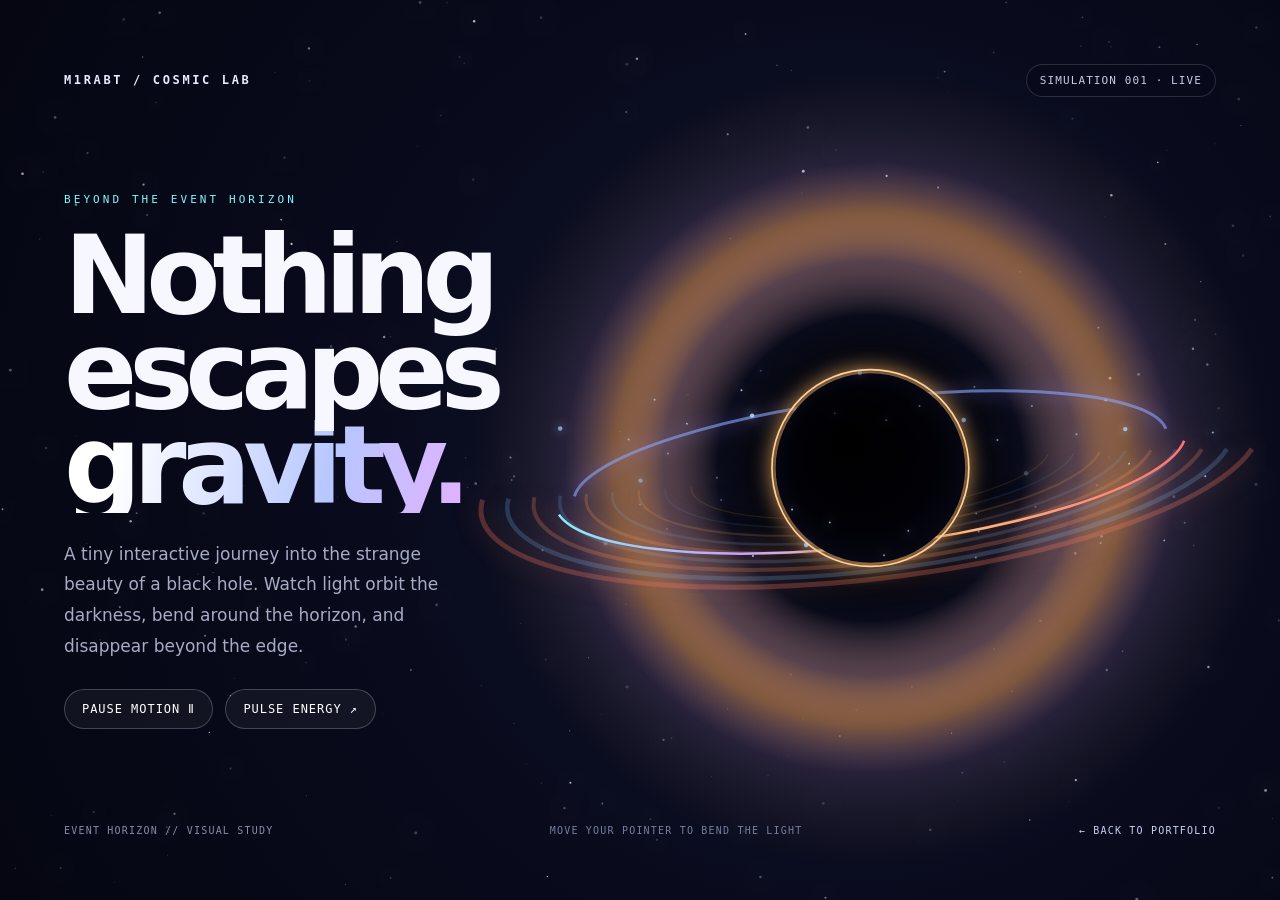
==== black-hole.html @ 473808cd "Add interactive black hole animation page" ====
<!doctype html>
<html lang="en">
<head>
<meta charset="utf-8">
<meta name="viewport" content="width=device-width, initial-scale=1">
<meta name="theme-color" content="#050611">
<meta name="description" content="An interactive animated black hole, built with HTML canvas and JavaScript.">
<title>Event Horizon — Black Hole Experience</title>
<style>
:root{color-scheme:dark;--cyan:#7df9ff;--violet:#a78bfa;--muted:#a7abc4}
*{box-sizing:border-box}
html,body{margin:0;min-height:100%;background:#050611;color:#f7f7ff;font-family:Inter,ui-sans-serif,system-ui,-apple-system,BlinkMacSystemFont,"Segoe UI",sans-serif}
body{overflow:hidden}
canvas{position:fixed;inset:0;width:100%;height:100%;display:block}
.overlay{position:relative;z-index:1;min-height:100svh;padding:clamp(24px,5vw,72px);display:flex;flex-direction:column;justify-content:space-between;pointer-events:none}
nav,.bottom,.controls,.back{pointer-events:auto}
nav{display:flex;align-items:center;justify-content:space-between;gap:18px}
.brand{font:600 12px/1.4 ui-monospace,monospace;letter-spacing:.22em;text-transform:uppercase;color:#e9eaff}
.pill{border:1px solid #ffffff26;border-radius:999px;padding:9px 13px;color:#c8cbe2;font:11px ui-monospace,monospace;letter-spacing:.1em;background:#090b1c99;backdrop-filter:blur(12px)}
main{max-width:560px;margin:auto 0; padding:48px 0}
.kicker{font:11px ui-monospace,monospace;letter-spacing:.28em;color:var(--cyan);text-transform:uppercase}
h1{font-size:clamp(48px,9vw,108px);line-height:.88;letter-spacing:-.075em;margin:22px 0 26px;font-weight:650}
h1 span{display:block;background:linear-gradient(100deg,#fff 10%,#b7c7ff 48%,#f6a6ff 85%);background-clip:text;-webkit-background-clip:text;color:transparent}
p{color:var(--muted);font-size:clamp(14px,1.5vw,17px);line-height:1.8;max-width:420px}
.controls{display:flex;flex-wrap:wrap;align-items:center;gap:12px;margin-top:28px}
button{cursor:pointer;border:1px solid #ffffff35;border-radius:999px;background:#ffffff0c;color:#fff;padding:12px 17px;font:12px ui-monospace,monospace;letter-spacing:.08em;transition:background .2s,border-color .2s}
button:hover{background:#7df9ff1a;border-color:#7df9ff99}
button:focus-visible,a:focus-visible{outline:2px solid var(--cyan);outline-offset:4px}
.bottom{display:flex;justify-content:space-between;align-items:end;gap:20px;flex-wrap:wrap;color:#898da9;font:10px ui-monospace,monospace;letter-spacing:.12em;text-transform:uppercase}
.bottom a{color:#cbd0f0;text-decoration:none}
.hint{color:#777d9c}
@media(max-width:600px){.overlay{padding:22px}main{margin:auto 0;padding:30px 0}.bottom{font-size:9px}.hint{max-width:130px;text-align:right}}
@media(prefers-reduced-motion:reduce){*{scroll-behavior:auto}}
</style>
</head>
<body>
<canvas id="space" aria-label="Animated black hole with glowing accretion rings and distant stars"></canvas>
<div class="overlay">
<nav><div class="brand">M1RABT / COSMIC LAB</div><div class="pill">SIMULATION 001 · LIVE</div></nav>
<main>
<div class="kicker">Beyond the event horizon</div>
<h1>Nothing<br>escapes<span>gravity.</span></h1>
<p>A tiny interactive journey into the strange beauty of a black hole. Watch light orbit the darkness, bend around the horizon, and disappear beyond the edge.</p>
<div class="controls"><button id="toggle" type="button">PAUSE MOTION Ⅱ</button><button id="burst" type="button">PULSE ENERGY ↗</button></div>
</main>
<div class="bottom"><div>EVENT HORIZON // VISUAL STUDY</div><div class="hint">Move your pointer to bend the light</div><a class="back" href="./index.html">← BACK TO PORTFOLIO</a></div>
</div>
<script>
(() => {
  const canvas = document.getElementById('space');
  const ctx = canvas.getContext('2d');
  const toggle = document.getElementById('toggle');
  const burst = document.getElementById('burst');
  const reduced = window.matchMedia('(prefers-reduced-motion: reduce)').matches;
  let w=0,h=0,dpr=1,frame=0,running=!reduced,pulse=0,stars=[],pointer={x:.5,y:.5};
  const rand=(a,b)=>a+Math.random()*(b-a);
  function resize(){
    dpr=Math.min(window.devicePixelRatio||1,2); w=innerWidth; h=innerHeight;
    canvas.width=Math.floor(w*dpr);canvas.height=Math.floor(h*dpr);
    ctx.setTransform(dpr,0,0,dpr,0,0);
    stars=Array.from({length:Math.min(260,Math.floor(w*h/5000))},()=>({x:Math.random()*w,y:Math.random()*h,r:rand(.35,1.5),a:rand(.2,.9),phase:rand(0,Math.PI*2)}));
  }
  function glow(x,y,r,color,blur){ctx.save();ctx.shadowBlur=blur;ctx.shadowColor=color;ctx.fillStyle=color;ctx.beginPath();ctx.arc(x,y,r,0,Math.PI*2);ctx.fill();ctx.restore();}
  function draw(){
    frame+=running?0.009:0;
    pulse*=.965;
    ctx.clearRect(0,0,w,h);
    const bg=ctx.createRadialGradient(w*.72,h*.52,0,w*.55,h*.5,Math.max(w,h)*.85);
    bg.addColorStop(0,'#11152c');bg.addColorStop(.48,'#080a1b');bg.addColorStop(1,'#03040c');
    ctx.fillStyle=bg;ctx.fillRect(0,0,w,h);
    for(const s of stars){ctx.globalAlpha=s.a*(.65+.35*Math.sin(frame*1.4+s.phase));ctx.fillStyle='#dbe5ff';ctx.beginPath();ctx.arc(s.x,s.y,s.r,0,Math.PI*2);ctx.fill();}
    ctx.globalAlpha=1;
    const cx=w*(.68+(pointer.x-.5)*.045), cy=h*(.52+(pointer.y-.5)*.045);
    const scale=Math.min(w,h)*.27, rx=scale*1.28, ry=scale*.38;
    // Diffuse halo
    const halo=ctx.createRadialGradient(cx,cy,scale*.25,cx,cy,scale*1.65);
    halo.addColorStop(0,'#000000');halo.addColorStop(.27,'#090b1a');halo.addColorStop(.43,'#27204b99');halo.addColorStop(.58,'#ff9d5544');halo.addColorStop(.72,'#7d5cff14');halo.addColorStop(1,'#00000000');
    ctx.fillStyle=halo;ctx.beginPath();ctx.arc(cx,cy,scale*1.65,0,Math.PI*2);ctx.fill();
    // Accretion disk, multiple luminous elliptical layers
    ctx.save();ctx.translate(cx,cy);ctx.rotate(-.12+Math.sin(frame*.4)*.025);
    for(let i=0;i<9;i++){
      const t=i/8;ctx.beginPath();ctx.ellipse(0,0,rx*(.58+t*.68),ry*(.5+t*.7),0,Math.PI*(.05+t*.025),Math.PI*(1.02+t*.02));
      ctx.strokeStyle=i%2?'rgba(124,190,255,'+(0.08+t*.15)+')':'rgba(255,'+Math.floor(120+80*(1-t))+',90,'+(0.12+t*.16)+')';
      ctx.lineWidth=1+t*4+pulse*3;ctx.shadowBlur=12+t*15;ctx.shadowColor=i%2?'#6faaff':'#ff8a4d';ctx.stroke();
    }
    // Bright front edge
    ctx.beginPath();ctx.ellipse(0,0,rx*1.02,ry*.84,0,Math.PI*.04,Math.PI*.96);
    const disk=ctx.createLinearGradient(-rx,-ry,rx,ry);disk.addColorStop(0,'#7df9ff');disk.addColorStop(.32,'#c6a0ff');disk.addColorStop(.58,'#ffcb82');disk.addColorStop(1,'#ff6b75');
    ctx.strokeStyle=disk;ctx.lineWidth=2.5+pulse*5;ctx.shadowBlur=25+pulse*22;ctx.shadowColor='#ff9a6b';ctx.stroke();
    // Far side disk behind the shadow
    ctx.beginPath();ctx.ellipse(0,0,rx*.96,ry*.75,0,Math.PI*1.03,Math.PI*1.98);ctx.strokeStyle='#8aa5ff99';ctx.lineWidth=3;ctx.shadowBlur=18;ctx.shadowColor='#a78bfa';ctx.stroke();
    ctx.restore();
    // Event horizon and thin photon ring
    glow(cx,cy,scale*.37,'#020208',24);
    ctx.beginPath();ctx.arc(cx,cy,scale*.405+pulse*2,0,Math.PI*2);ctx.strokeStyle='#ffe1b0';ctx.lineWidth=1.7+pulse*2;ctx.shadowBlur=22+pulse*18;ctx.shadowColor='#ffb76b';ctx.stroke();
    const black=ctx.createRadialGradient(cx-scale*.1,cy-scale*.12,scale*.03,cx,cy,scale*.4);
    black.addColorStop(0,'#000');black.addColorStop(.72,'#010107');black.addColorStop(1,'#070713');
    ctx.fillStyle=black;ctx.beginPath();ctx.arc(cx,cy,scale*.39,0,Math.PI*2);ctx.fill();
    // Orbiting light particles
    for(let i=0;i<42;i++){
      const a=frame*(.45+i%5*.09)+i*2.399, orbit=scale*(.52+(i%9)*.085);
      const x=cx+Math.cos(a)*orbit*1.24,y=cy+Math.sin(a)*orbit*.38;
      ctx.globalAlpha=.25+(i%7)/10;glow(x,y,i%5===0?2.2:1,'#b8d9ff',8);
    }
    ctx.globalAlpha=1;
    if(running) requestAnimationFrame(draw);
  }
  function animate(){draw();}
  toggle.addEventListener('click',()=>{running=!running;toggle.textContent=running?'PAUSE MOTION Ⅱ':'RESUME MOTION ▶';if(running)requestAnimationFrame(draw);});
  burst.addEventListener('click',()=>{pulse=1;if(!running){running=true;toggle.textContent='PAUSE MOTION Ⅱ';requestAnimationFrame(draw);}});
  window.addEventListener('pointermove',e=>{pointer.x=e.clientX/w;pointer.y=e.clientY/h;},{passive:true});
  window.addEventListener('resize',resize);
  resize();animate();
})();
</script>
</body>
</html>
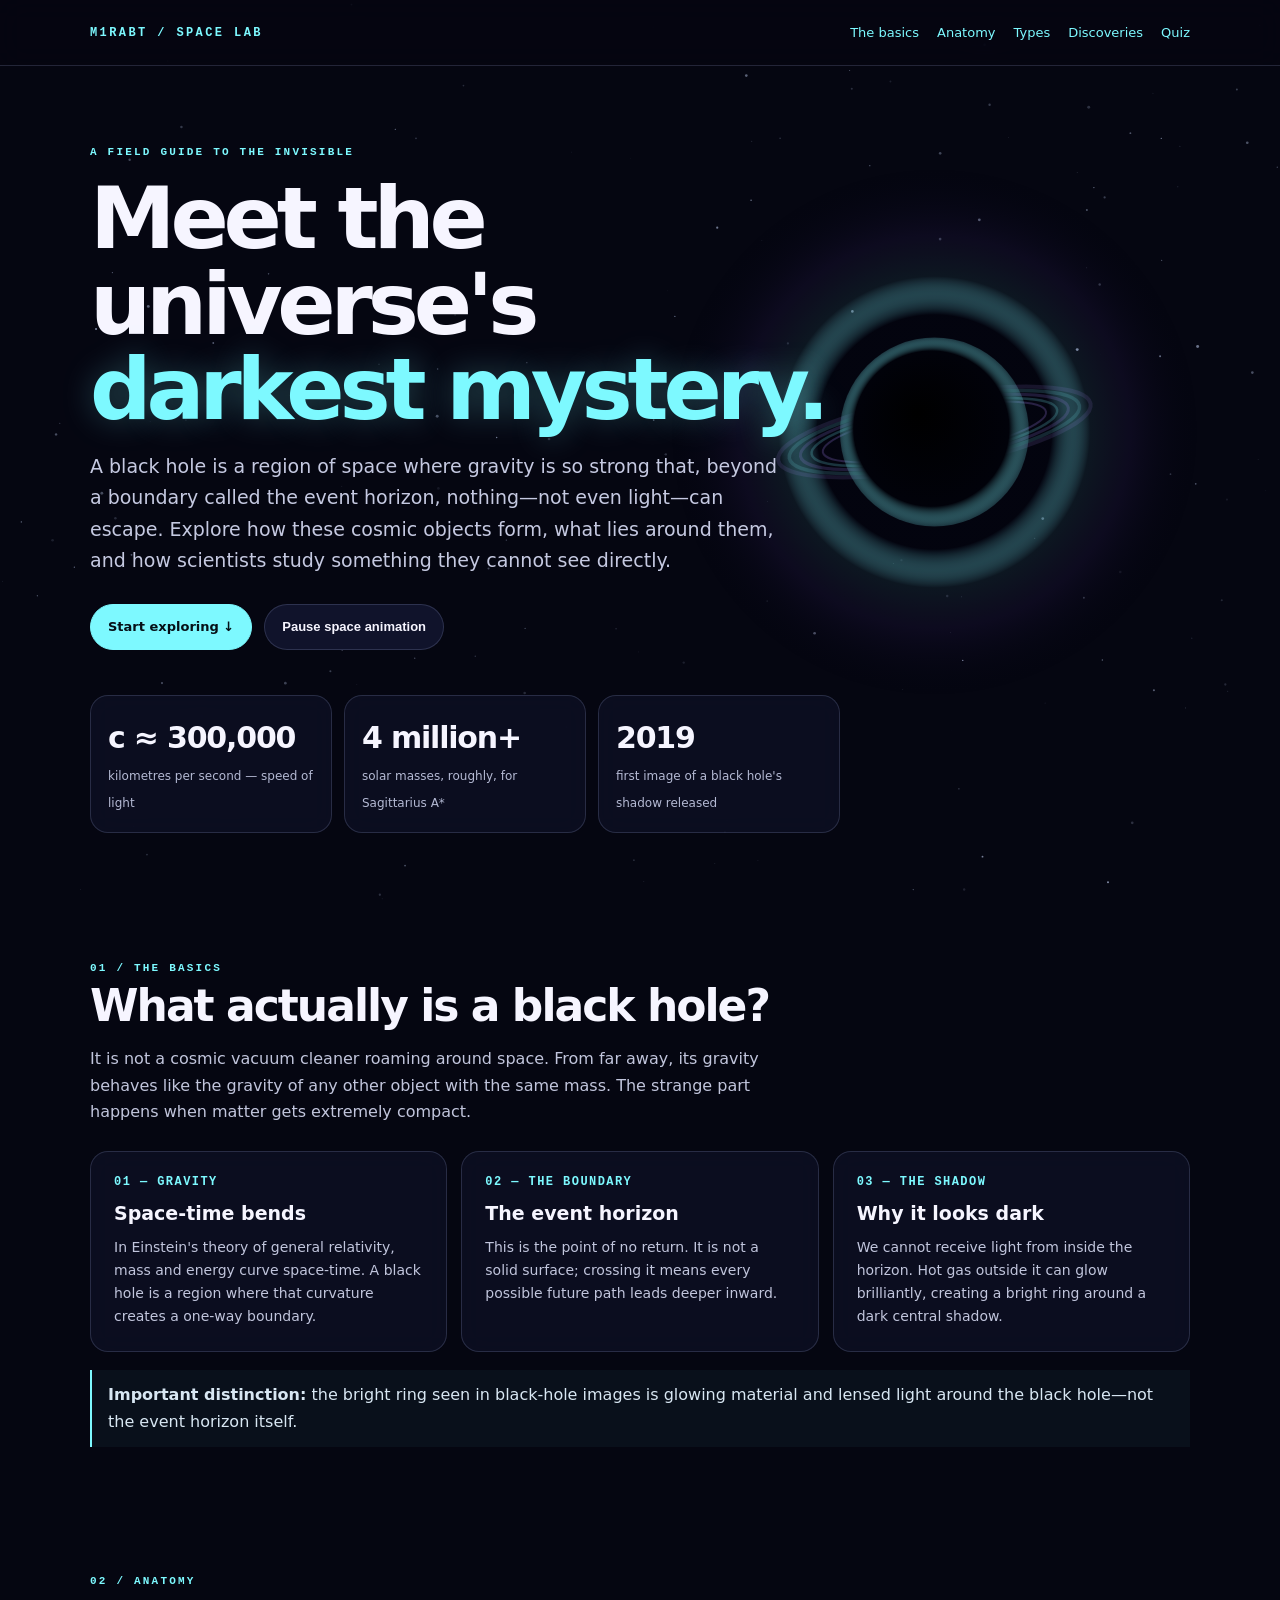
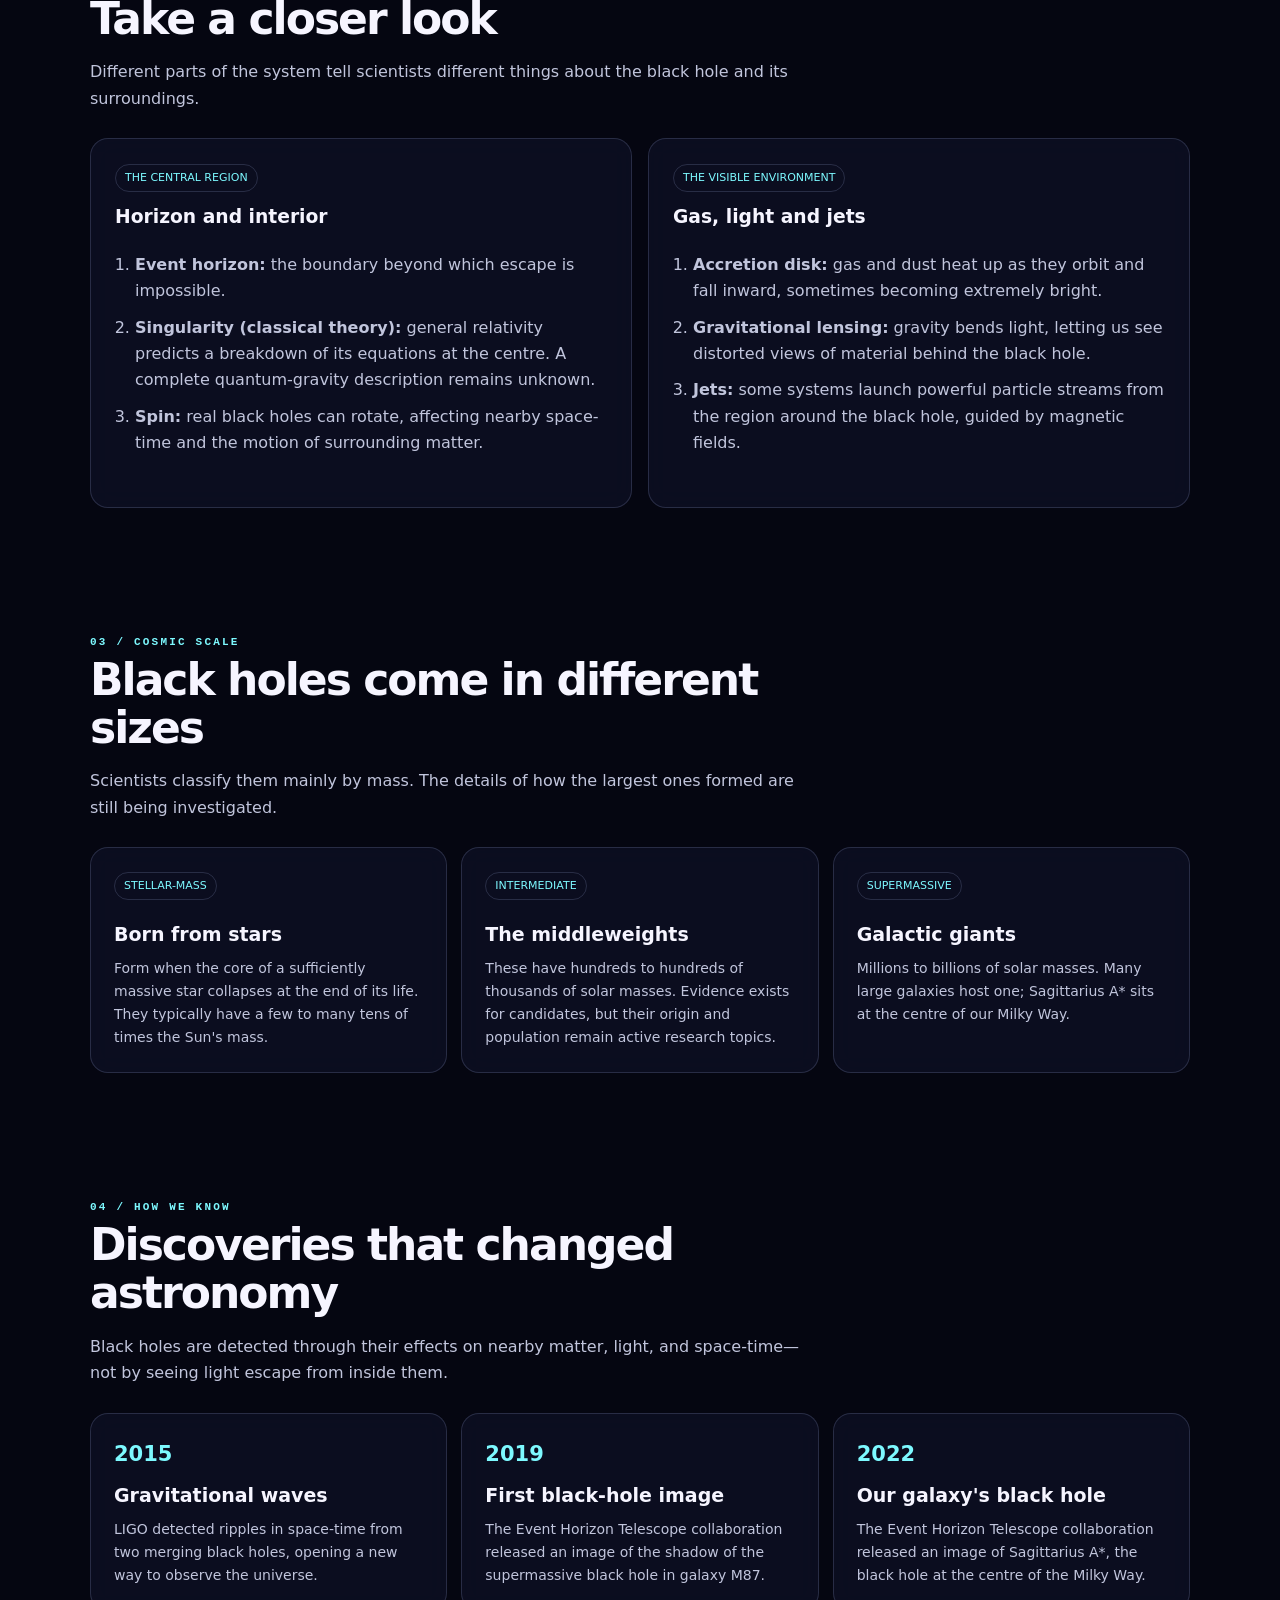
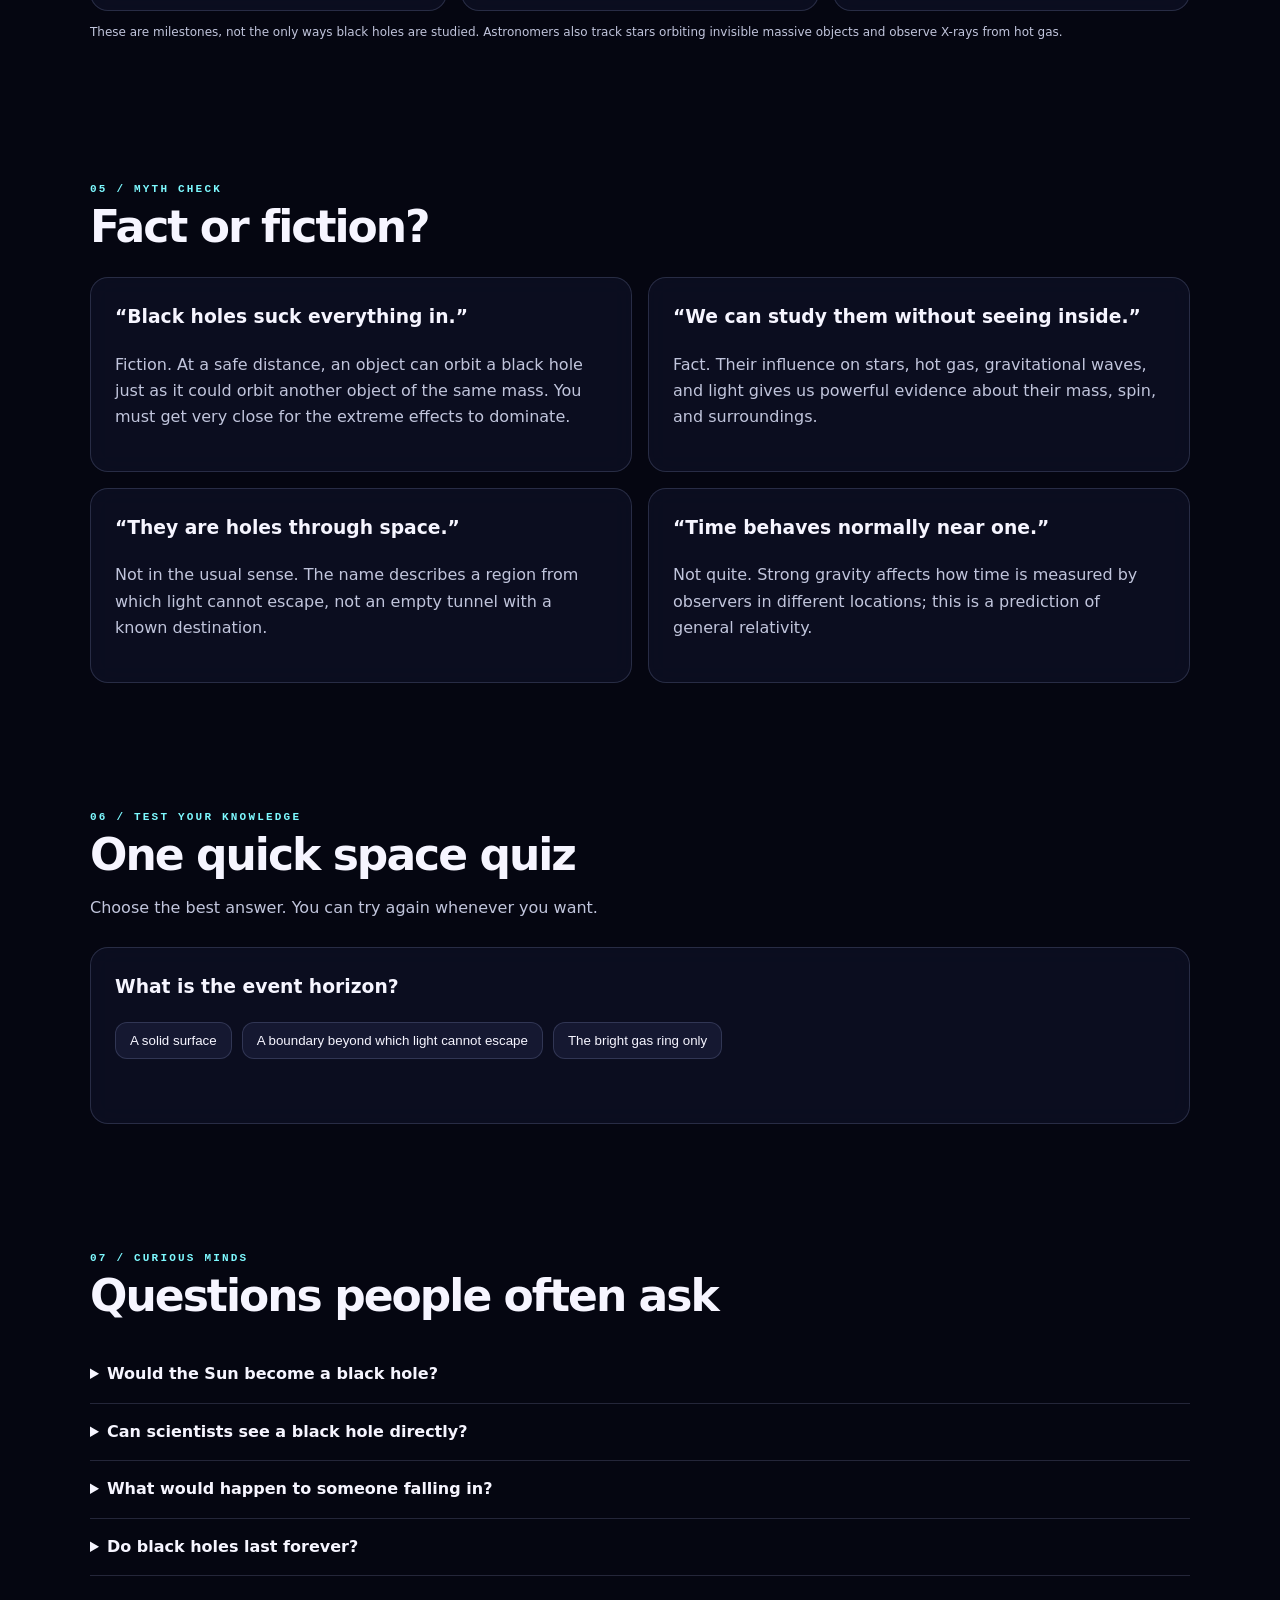
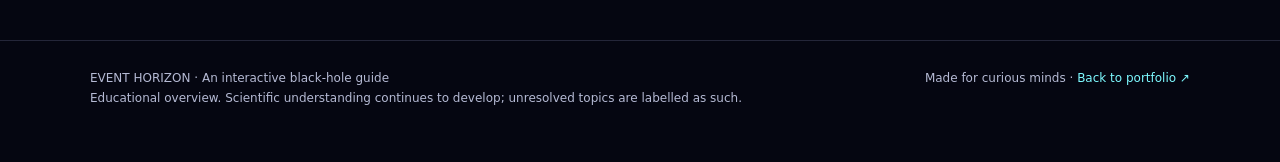
==== commit f633ba0b: "Upgrade black hole page with interactive educational guide" ====
--- a/black-hole.html
+++ b/black-hole.html
@@ -4,114 +4,51 @@
 <meta charset="utf-8">
 <meta name="viewport" content="width=device-width, initial-scale=1">
 <meta name="theme-color" content="#050611">
-<meta name="description" content="An interactive animated black hole, built with HTML canvas and JavaScript.">
-<title>Event Horizon — Black Hole Experience</title>
+<meta name="description" content="Explore black holes: how they form, event horizons, spaghettification, types, famous discoveries, and interactive space facts.">
+<title>Event Horizon — Explore Black Holes</title>
 <style>
-:root{color-scheme:dark;--cyan:#7df9ff;--violet:#a78bfa;--muted:#a7abc4}
-*{box-sizing:border-box}
-html,body{margin:0;min-height:100%;background:#050611;color:#f7f7ff;font-family:Inter,ui-sans-serif,system-ui,-apple-system,BlinkMacSystemFont,"Segoe UI",sans-serif}
-body{overflow:hidden}
-canvas{position:fixed;inset:0;width:100%;height:100%;display:block}
-.overlay{position:relative;z-index:1;min-height:100svh;padding:clamp(24px,5vw,72px);display:flex;flex-direction:column;justify-content:space-between;pointer-events:none}
-nav,.bottom,.controls,.back{pointer-events:auto}
-nav{display:flex;align-items:center;justify-content:space-between;gap:18px}
-.brand{font:600 12px/1.4 ui-monospace,monospace;letter-spacing:.22em;text-transform:uppercase;color:#e9eaff}
-.pill{border:1px solid #ffffff26;border-radius:999px;padding:9px 13px;color:#c8cbe2;font:11px ui-monospace,monospace;letter-spacing:.1em;background:#090b1c99;backdrop-filter:blur(12px)}
-main{max-width:560px;margin:auto 0; padding:48px 0}
-.kicker{font:11px ui-monospace,monospace;letter-spacing:.28em;color:var(--cyan);text-transform:uppercase}
-h1{font-size:clamp(48px,9vw,108px);line-height:.88;letter-spacing:-.075em;margin:22px 0 26px;font-weight:650}
-h1 span{display:block;background:linear-gradient(100deg,#fff 10%,#b7c7ff 48%,#f6a6ff 85%);background-clip:text;-webkit-background-clip:text;color:transparent}
-p{color:var(--muted);font-size:clamp(14px,1.5vw,17px);line-height:1.8;max-width:420px}
-.controls{display:flex;flex-wrap:wrap;align-items:center;gap:12px;margin-top:28px}
-button{cursor:pointer;border:1px solid #ffffff35;border-radius:999px;background:#ffffff0c;color:#fff;padding:12px 17px;font:12px ui-monospace,monospace;letter-spacing:.08em;transition:background .2s,border-color .2s}
-button:hover{background:#7df9ff1a;border-color:#7df9ff99}
-button:focus-visible,a:focus-visible{outline:2px solid var(--cyan);outline-offset:4px}
-.bottom{display:flex;justify-content:space-between;align-items:end;gap:20px;flex-wrap:wrap;color:#898da9;font:10px ui-monospace,monospace;letter-spacing:.12em;text-transform:uppercase}
-.bottom a{color:#cbd0f0;text-decoration:none}
-.hint{color:#777d9c}
-@media(max-width:600px){.overlay{padding:22px}main{margin:auto 0;padding:30px 0}.bottom{font-size:9px}.hint{max-width:130px;text-align:right}}
-@media(prefers-reduced-motion:reduce){*{scroll-behavior:auto}}
+:root{color-scheme:dark;--bg:#050611;--panel:rgba(13,16,36,.78);--line:rgba(190,198,255,.17);--cyan:#7df9ff;--violet:#b69aff;--text:#f6f5ff;--muted:#b5bad4}
+*{box-sizing:border-box}html{scroll-behavior:smooth}body{margin:0;background:var(--bg);color:var(--text);font-family:Inter,ui-sans-serif,system-ui,-apple-system,BlinkMacSystemFont,"Segoe UI",sans-serif;line-height:1.65}canvas{position:fixed;inset:0;width:100%;height:100%;z-index:0;pointer-events:none}a{color:var(--cyan);text-decoration:none}a:hover{text-decoration:underline}.page{position:relative;z-index:1}.wrap{width:min(1100px,calc(100% - 36px));margin:auto}header{padding:22px 0;border-bottom:1px solid var(--line);background:rgba(5,6,17,.6);backdrop-filter:blur(14px)}nav{display:flex;align-items:center;justify-content:space-between;gap:18px}.brand{font:700 12px ui-monospace,monospace;letter-spacing:.2em}.brand span{color:var(--cyan)}.navlinks{display:flex;gap:18px;flex-wrap:wrap;font-size:13px;color:var(--muted)}.hero{min-height:70vh;display:grid;align-items:center;padding:80px 0 65px}.eyebrow{color:var(--cyan);font:700 11px ui-monospace,monospace;letter-spacing:.2em;text-transform:uppercase}.hero h1{font-size:clamp(42px,8vw,86px);line-height:.99;letter-spacing:-.06em;max-width:850px;margin:18px 0}.hero h1 em{font-style:normal;color:var(--cyan);text-shadow:0 0 32px #7df9ff44}.lead{max-width:690px;color:#c5c9e1;font-size:clamp(16px,2vw,19px)}.actions{display:flex;gap:12px;flex-wrap:wrap;margin-top:28px}.btn{display:inline-flex;align-items:center;justify-content:center;border:1px solid var(--line);border-radius:999px;padding:11px 17px;background:#10132b;color:var(--text);font-weight:650;font-size:13px;cursor:pointer}.btn.primary{background:var(--cyan);color:#061017;border-color:var(--cyan)}.btn:hover{transform:translateY(-1px);text-decoration:none}.stats{display:grid;grid-template-columns:repeat(3,1fr);gap:12px;margin-top:45px;max-width:750px}.stat,.card,.factbox,.quiz{background:var(--panel);border:1px solid var(--line);border-radius:18px;backdrop-filter:blur(12px)}.stat{padding:17px}.stat strong{display:block;font-size:clamp(20px,3vw,30px);letter-spacing:-.04em}.stat span{color:var(--muted);font-size:12px}.section{padding:64px 0}.section-head{max-width:720px;margin-bottom:26px}.section h2{font-size:clamp(28px,4vw,44px);letter-spacing:-.045em;line-height:1.1;margin:8px 0 12px}.section p{color:#c1c5dc}.grid{display:grid;grid-template-columns:repeat(3,minmax(0,1fr));gap:14px}.card{padding:23px}.card .num{color:var(--cyan);font:700 12px ui-monospace,monospace;letter-spacing:.12em}.card h3{margin:9px 0 6px;font-size:19px}.card p{margin:0;font-size:14px}.two-col{display:grid;grid-template-columns:1fr 1fr;gap:16px}.factbox{padding:24px}.factbox h3{margin-top:0}.steps{padding-left:20px;color:#c1c5dc}.steps li{padding:0 0 10px}.callout{border-left:2px solid var(--cyan);padding:12px 16px;margin-top:18px;background:#7df9ff0b;color:#d8e7f3}.type-label{display:inline-block;border:1px solid var(--line);border-radius:999px;padding:4px 9px;font-size:11px;color:var(--cyan);margin-bottom:10px}.timeline{display:grid;grid-template-columns:repeat(3,1fr);gap:14px}.timeline .card{position:relative}.timeline strong{display:block;font-size:21px;color:var(--cyan)}.quiz{padding:24px}.quiz h3{margin-top:0}.answers{display:flex;gap:10px;flex-wrap:wrap}.answer{background:#151831;border:1px solid var(--line);color:var(--text);border-radius:12px;padding:10px 14px;cursor:pointer}.answer:hover{border-color:var(--cyan)}#quiz-result{min-height:28px;color:var(--cyan);font-weight:650;margin-top:12px}.faq details{border-bottom:1px solid var(--line);padding:15px 0}.faq summary{cursor:pointer;font-weight:650}.faq details p{font-size:14px;margin-bottom:0}footer{padding:28px 0 45px;border-top:1px solid var(--line);color:var(--muted);font-size:12px}.footrow{display:flex;justify-content:space-between;gap:15px;flex-wrap:wrap}.small{font-size:12px;color:var(--muted)}@media(max-width:760px){.grid,.timeline{grid-template-columns:1fr}.two-col{grid-template-columns:1fr}.hero{min-height:auto;padding:70px 0 45px}.stats{gap:8px}.stat{padding:12px}.navlinks{gap:10px}.section{padding:48px 0}}@media(prefers-reduced-motion:reduce){html{scroll-behavior:auto}*{transition:none!important}}
 </style>
 </head>
 <body>
-<canvas id="space" aria-label="Animated black hole with glowing accretion rings and distant stars"></canvas>
-<div class="overlay">
-<nav><div class="brand">M1RABT / COSMIC LAB</div><div class="pill">SIMULATION 001 · LIVE</div></nav>
+<canvas id="space" aria-hidden="true"></canvas>
+<div class="page">
+<header><div class="wrap"><nav><a class="brand" href="./index.html">M1RABT <span>/ SPACE LAB</span></a><div class="navlinks"><a href="#basics">The basics</a><a href="#anatomy">Anatomy</a><a href="#types">Types</a><a href="#discoveries">Discoveries</a><a href="#quiz">Quiz</a></div></nav></div></header>
 <main>
-<div class="kicker">Beyond the event horizon</div>
-<h1>Nothing<br>escapes<span>gravity.</span></h1>
-<p>A tiny interactive journey into the strange beauty of a black hole. Watch light orbit the darkness, bend around the horizon, and disappear beyond the edge.</p>
-<div class="controls"><button id="toggle" type="button">PAUSE MOTION Ⅱ</button><button id="burst" type="button">PULSE ENERGY ↗</button></div>
+<section class="hero wrap">
+<div><div class="eyebrow">A field guide to the invisible</div><h1>Meet the universe's<br><em>darkest mystery.</em></h1><p class="lead">A black hole is a region of space where gravity is so strong that, beyond a boundary called the event horizon, nothing—not even light—can escape. Explore how these cosmic objects form, what lies around them, and how scientists study something they cannot see directly.</p><div class="actions"><a class="btn primary" href="#basics">Start exploring ↓</a><button class="btn" id="motion-toggle" type="button">Pause space animation</button></div>
+<div class="stats"><div class="stat"><strong>c ≈ 300,000</strong><span>kilometres per second — speed of light</span></div><div class="stat"><strong>4 million+</strong><span>solar masses, roughly, for Sagittarius A*</span></div><div class="stat"><strong>2019</strong><span>first image of a black hole's shadow released</span></div></div>
+</div></section>
+<section class="section wrap" id="basics"><div class="section-head"><div class="eyebrow">01 / The basics</div><h2>What actually is a black hole?</h2><p>It is not a cosmic vacuum cleaner roaming around space. From far away, its gravity behaves like the gravity of any other object with the same mass. The strange part happens when matter gets extremely compact.</p></div><div class="grid">
+<article class="card"><div class="num">01 — GRAVITY</div><h3>Space-time bends</h3><p>In Einstein's theory of general relativity, mass and energy curve space-time. A black hole is a region where that curvature creates a one-way boundary.</p></article>
+<article class="card"><div class="num">02 — THE BOUNDARY</div><h3>The event horizon</h3><p>This is the point of no return. It is not a solid surface; crossing it means every possible future path leads deeper inward.</p></article>
+<article class="card"><div class="num">03 — THE SHADOW</div><h3>Why it looks dark</h3><p>We cannot receive light from inside the horizon. Hot gas outside it can glow brilliantly, creating a bright ring around a dark central shadow.</p></article>
+</div><div class="callout"><strong>Important distinction:</strong> the bright ring seen in black-hole images is glowing material and lensed light around the black hole—not the event horizon itself.</div></section>
+<section class="section wrap" id="anatomy"><div class="section-head"><div class="eyebrow">02 / Anatomy</div><h2>Take a closer look</h2><p>Different parts of the system tell scientists different things about the black hole and its surroundings.</p></div><div class="two-col">
+<div class="factbox"><span class="type-label">THE CENTRAL REGION</span><h3>Horizon and interior</h3><ol class="steps"><li><strong>Event horizon:</strong> the boundary beyond which escape is impossible.</li><li><strong>Singularity (classical theory):</strong> general relativity predicts a breakdown of its equations at the centre. A complete quantum-gravity description remains unknown.</li><li><strong>Spin:</strong> real black holes can rotate, affecting nearby space-time and the motion of surrounding matter.</li></ol></div>
+<div class="factbox"><span class="type-label">THE VISIBLE ENVIRONMENT</span><h3>Gas, light and jets</h3><ol class="steps"><li><strong>Accretion disk:</strong> gas and dust heat up as they orbit and fall inward, sometimes becoming extremely bright.</li><li><strong>Gravitational lensing:</strong> gravity bends light, letting us see distorted views of material behind the black hole.</li><li><strong>Jets:</strong> some systems launch powerful particle streams from the region around the black hole, guided by magnetic fields.</li></ol></div></div></section>
+<section class="section wrap" id="types"><div class="section-head"><div class="eyebrow">03 / Cosmic scale</div><h2>Black holes come in different sizes</h2><p>Scientists classify them mainly by mass. The details of how the largest ones formed are still being investigated.</p></div><div class="grid">
+<article class="card"><span class="type-label">STELLAR-MASS</span><h3>Born from stars</h3><p>Form when the core of a sufficiently massive star collapses at the end of its life. They typically have a few to many tens of times the Sun's mass.</p></article>
+<article class="card"><span class="type-label">INTERMEDIATE</span><h3>The middleweights</h3><p>These have hundreds to hundreds of thousands of solar masses. Evidence exists for candidates, but their origin and population remain active research topics.</p></article>
+<article class="card"><span class="type-label">SUPERMASSIVE</span><h3>Galactic giants</h3><p>Millions to billions of solar masses. Many large galaxies host one; Sagittarius A* sits at the centre of our Milky Way.</p></article>
+</div></section>
+<section class="section wrap" id="discoveries"><div class="section-head"><div class="eyebrow">04 / How we know</div><h2>Discoveries that changed astronomy</h2><p>Black holes are detected through their effects on nearby matter, light, and space-time—not by seeing light escape from inside them.</p></div><div class="timeline">
+<article class="card"><strong>2015</strong><h3>Gravitational waves</h3><p>LIGO detected ripples in space-time from two merging black holes, opening a new way to observe the universe.</p></article>
+<article class="card"><strong>2019</strong><h3>First black-hole image</h3><p>The Event Horizon Telescope collaboration released an image of the shadow of the supermassive black hole in galaxy M87.</p></article>
+<article class="card"><strong>2022</strong><h3>Our galaxy's black hole</h3><p>The Event Horizon Telescope collaboration released an image of Sagittarius A*, the black hole at the centre of the Milky Way.</p></article>
+</div><p class="small">These are milestones, not the only ways black holes are studied. Astronomers also track stars orbiting invisible massive objects and observe X-rays from hot gas.</p></section>
+<section class="section wrap"><div class="section-head"><div class="eyebrow">05 / Myth check</div><h2>Fact or fiction?</h2></div><div class="two-col"><div class="factbox"><h3>“Black holes suck everything in.”</h3><p>Fiction. At a safe distance, an object can orbit a black hole just as it could orbit another object of the same mass. You must get very close for the extreme effects to dominate.</p></div><div class="factbox"><h3>“We can study them without seeing inside.”</h3><p>Fact. Their influence on stars, hot gas, gravitational waves, and light gives us powerful evidence about their mass, spin, and surroundings.</p></div><div class="factbox"><h3>“They are holes through space.”</h3><p>Not in the usual sense. The name describes a region from which light cannot escape, not an empty tunnel with a known destination.</p></div><div class="factbox"><h3>“Time behaves normally near one.”</h3><p>Not quite. Strong gravity affects how time is measured by observers in different locations; this is a prediction of general relativity.</p></div></div></section>
+<section class="section wrap" id="quiz"><div class="section-head"><div class="eyebrow">06 / Test your knowledge</div><h2>One quick space quiz</h2><p>Choose the best answer. You can try again whenever you want.</p></div><div class="quiz"><h3>What is the event horizon?</h3><div class="answers"><button class="answer" data-correct="false">A solid surface</button><button class="answer" data-correct="true">A boundary beyond which light cannot escape</button><button class="answer" data-correct="false">The bright gas ring only</button></div><div id="quiz-result" role="status" aria-live="polite"></div></div></section>
+<section class="section wrap"><div class="section-head"><div class="eyebrow">07 / Curious minds</div><h2>Questions people often ask</h2></div><div class="faq"><details><summary>Would the Sun become a black hole?</summary><p>No. The Sun does not have enough mass to collapse into a black hole at the end of its life. It is expected to become a white dwarf after its giant phases.</p></details><details><summary>Can scientists see a black hole directly?</summary><p>They can image the black hole's shadow against glowing surrounding material, and measure its effects. The event horizon itself does not emit light for us to see.</p></details><details><summary>What would happen to someone falling in?</summary><p>The experience would depend on the black hole's mass and the path taken. Differences in gravity across an object can stretch it—a process nicknamed “spaghettification.” This is a theoretical explanation, not a safe or survivable journey.</p></details><details><summary>Do black holes last forever?</summary><p>According to theoretical predictions, black holes can very slowly lose energy through Hawking radiation. For astrophysical black holes, this process would take far longer than the current age of the universe.</p></details></div></section>
 </main>
-<div class="bottom"><div>EVENT HORIZON // VISUAL STUDY</div><div class="hint">Move your pointer to bend the light</div><a class="back" href="./index.html">← BACK TO PORTFOLIO</a></div>
+<footer><div class="wrap footrow"><span>EVENT HORIZON · An interactive black-hole guide</span><span>Made for curious minds · <a href="./index.html">Back to portfolio ↗</a></span></div><div class="wrap small">Educational overview. Scientific understanding continues to develop; unresolved topics are labelled as such.</div></footer>
 </div>
 <script>
-(() => {
-  const canvas = document.getElementById('space');
-  const ctx = canvas.getContext('2d');
-  const toggle = document.getElementById('toggle');
-  const burst = document.getElementById('burst');
-  const reduced = window.matchMedia('(prefers-reduced-motion: reduce)').matches;
-  let w=0,h=0,dpr=1,frame=0,running=!reduced,pulse=0,stars=[],pointer={x:.5,y:.5};
-  const rand=(a,b)=>a+Math.random()*(b-a);
-  function resize(){
-    dpr=Math.min(window.devicePixelRatio||1,2); w=innerWidth; h=innerHeight;
-    canvas.width=Math.floor(w*dpr);canvas.height=Math.floor(h*dpr);
-    ctx.setTransform(dpr,0,0,dpr,0,0);
-    stars=Array.from({length:Math.min(260,Math.floor(w*h/5000))},()=>({x:Math.random()*w,y:Math.random()*h,r:rand(.35,1.5),a:rand(.2,.9),phase:rand(0,Math.PI*2)}));
-  }
-  function glow(x,y,r,color,blur){ctx.save();ctx.shadowBlur=blur;ctx.shadowColor=color;ctx.fillStyle=color;ctx.beginPath();ctx.arc(x,y,r,0,Math.PI*2);ctx.fill();ctx.restore();}
-  function draw(){
-    frame+=running?0.009:0;
-    pulse*=.965;
-    ctx.clearRect(0,0,w,h);
-    const bg=ctx.createRadialGradient(w*.72,h*.52,0,w*.55,h*.5,Math.max(w,h)*.85);
-    bg.addColorStop(0,'#11152c');bg.addColorStop(.48,'#080a1b');bg.addColorStop(1,'#03040c');
-    ctx.fillStyle=bg;ctx.fillRect(0,0,w,h);
-    for(const s of stars){ctx.globalAlpha=s.a*(.65+.35*Math.sin(frame*1.4+s.phase));ctx.fillStyle='#dbe5ff';ctx.beginPath();ctx.arc(s.x,s.y,s.r,0,Math.PI*2);ctx.fill();}
-    ctx.globalAlpha=1;
-    const cx=w*(.68+(pointer.x-.5)*.045), cy=h*(.52+(pointer.y-.5)*.045);
-    const scale=Math.min(w,h)*.27, rx=scale*1.28, ry=scale*.38;
-    // Diffuse halo
-    const halo=ctx.createRadialGradient(cx,cy,scale*.25,cx,cy,scale*1.65);
-    halo.addColorStop(0,'#000000');halo.addColorStop(.27,'#090b1a');halo.addColorStop(.43,'#27204b99');halo.addColorStop(.58,'#ff9d5544');halo.addColorStop(.72,'#7d5cff14');halo.addColorStop(1,'#00000000');
-    ctx.fillStyle=halo;ctx.beginPath();ctx.arc(cx,cy,scale*1.65,0,Math.PI*2);ctx.fill();
-    // Accretion disk, multiple luminous elliptical layers
-    ctx.save();ctx.translate(cx,cy);ctx.rotate(-.12+Math.sin(frame*.4)*.025);
-    for(let i=0;i<9;i++){
-      const t=i/8;ctx.beginPath();ctx.ellipse(0,0,rx*(.58+t*.68),ry*(.5+t*.7),0,Math.PI*(.05+t*.025),Math.PI*(1.02+t*.02));
-      ctx.strokeStyle=i%2?'rgba(124,190,255,'+(0.08+t*.15)+')':'rgba(255,'+Math.floor(120+80*(1-t))+',90,'+(0.12+t*.16)+')';
-      ctx.lineWidth=1+t*4+pulse*3;ctx.shadowBlur=12+t*15;ctx.shadowColor=i%2?'#6faaff':'#ff8a4d';ctx.stroke();
-    }
-    // Bright front edge
-    ctx.beginPath();ctx.ellipse(0,0,rx*1.02,ry*.84,0,Math.PI*.04,Math.PI*.96);
-    const disk=ctx.createLinearGradient(-rx,-ry,rx,ry);disk.addColorStop(0,'#7df9ff');disk.addColorStop(.32,'#c6a0ff');disk.addColorStop(.58,'#ffcb82');disk.addColorStop(1,'#ff6b75');
-    ctx.strokeStyle=disk;ctx.lineWidth=2.5+pulse*5;ctx.shadowBlur=25+pulse*22;ctx.shadowColor='#ff9a6b';ctx.stroke();
-    // Far side disk behind the shadow
-    ctx.beginPath();ctx.ellipse(0,0,rx*.96,ry*.75,0,Math.PI*1.03,Math.PI*1.98);ctx.strokeStyle='#8aa5ff99';ctx.lineWidth=3;ctx.shadowBlur=18;ctx.shadowColor='#a78bfa';ctx.stroke();
-    ctx.restore();
-    // Event horizon and thin photon ring
-    glow(cx,cy,scale*.37,'#020208',24);
-    ctx.beginPath();ctx.arc(cx,cy,scale*.405+pulse*2,0,Math.PI*2);ctx.strokeStyle='#ffe1b0';ctx.lineWidth=1.7+pulse*2;ctx.shadowBlur=22+pulse*18;ctx.shadowColor='#ffb76b';ctx.stroke();
-    const black=ctx.createRadialGradient(cx-scale*.1,cy-scale*.12,scale*.03,cx,cy,scale*.4);
-    black.addColorStop(0,'#000');black.addColorStop(.72,'#010107');black.addColorStop(1,'#070713');
-    ctx.fillStyle=black;ctx.beginPath();ctx.arc(cx,cy,scale*.39,0,Math.PI*2);ctx.fill();
-    // Orbiting light particles
-    for(let i=0;i<42;i++){
-      const a=frame*(.45+i%5*.09)+i*2.399, orbit=scale*(.52+(i%9)*.085);
-      const x=cx+Math.cos(a)*orbit*1.24,y=cy+Math.sin(a)*orbit*.38;
-      ctx.globalAlpha=.25+(i%7)/10;glow(x,y,i%5===0?2.2:1,'#b8d9ff',8);
-    }
-    ctx.globalAlpha=1;
-    if(running) requestAnimationFrame(draw);
-  }
-  function animate(){draw();}
-  toggle.addEventListener('click',()=>{running=!running;toggle.textContent=running?'PAUSE MOTION Ⅱ':'RESUME MOTION ▶';if(running)requestAnimationFrame(draw);});
-  burst.addEventListener('click',()=>{pulse=1;if(!running){running=true;toggle.textContent='PAUSE MOTION Ⅱ';requestAnimationFrame(draw);}});
-  window.addEventListener('pointermove',e=>{pointer.x=e.clientX/w;pointer.y=e.clientY/h;},{passive:true});
-  window.addEventListener('resize',resize);
-  resize();animate();
-})();
+(()=>{const canvas=document.getElementById('space'),ctx=canvas.getContext('2d');let w=0,h=0,dpr=1,stars=[],running=true,raf=0,t=0;const reduced=matchMedia('(prefers-reduced-motion: reduce)').matches;
+function resize(){dpr=Math.min(devicePixelRatio||1,2);w=innerWidth;h=innerHeight;canvas.width=w*dpr;canvas.height=h*dpr;ctx.setTransform(dpr,0,0,dpr,0,0);stars=Array.from({length:Math.min(240,Math.floor(w*h/6500))},()=>({x:Math.random()*w,y:Math.random()*h,r:Math.random()*1.3+.2,a:Math.random()*.65+.15,p:Math.random()*6.28}));}
+function draw(){ctx.clearRect(0,0,w,h);for(const s of stars){const twinkle=.7+.3*Math.sin(t*.018+s.p);ctx.fillStyle='rgba(205,220,255,'+(s.a*twinkle)+')';ctx.beginPath();ctx.arc(s.x,s.y,s.r,0,Math.PI*2);ctx.fill()}const x=w*.73,y=h*.48,R=Math.min(w,h)*.105;const glow=ctx.createRadialGradient(x,y,R*.4,x,y,R*2.8);glow.addColorStop(0,'rgba(3,4,15,1)');glow.addColorStop(.35,'rgba(3,4,15,.96)');glow.addColorStop(.52,'rgba(125,249,255,.07)');glow.addColorStop(.7,'rgba(151,94,255,.06)');glow.addColorStop(1,'rgba(3,4,15,0)');ctx.fillStyle=glow;ctx.beginPath();ctx.arc(x,y,R*2.8,0,Math.PI*2);ctx.fill();ctx.save();ctx.translate(x,y);ctx.rotate(-.18);for(let i=0;i<5;i++){ctx.beginPath();ctx.ellipse(0,0,R*(1.2+i*.12),R*(.24+i*.035),0,0,Math.PI*2);ctx.strokeStyle='rgba('+(i%2?'125,249,255':'174,137,255')+','+(0.22-i*.025)+')';ctx.lineWidth=2+i*.5;ctx.stroke()}ctx.restore();const hole=ctx.createRadialGradient(x-R*.18,y-R*.2,1,x,y,R);hole.addColorStop(0,'#000');hole.addColorStop(.82,'#01020a');hole.addColorStop(1,'rgba(125,249,255,.2)');ctx.fillStyle=hole;ctx.beginPath();ctx.arc(x,y,R,0,Math.PI*2);ctx.fill();if(running){t++;raf=requestAnimationFrame(draw)}}
+function start(){cancelAnimationFrame(raf);draw()}addEventListener('resize',()=>{resize();if(running)start()});resize();running=!reduced;const toggle=document.getElementById('motion-toggle');if(reduced)toggle.textContent='Enable space animation';toggle.addEventListener('click',()=>{running=!running;toggle.textContent=running?'Pause space animation':'Play space animation';if(running)start();else cancelAnimationFrame(raf)});document.querySelectorAll('.answer').forEach(b=>b.addEventListener('click',()=>{const out=document.getElementById('quiz-result');if(b.dataset.correct==='true'){out.textContent='Correct! It is the point-of-no-return boundary.'}else{out.textContent='Not quite—try again. It is a boundary, not a solid surface or simply the glowing ring.'}}));if(running)start();})();
 </script>
 </body>
 </html>
